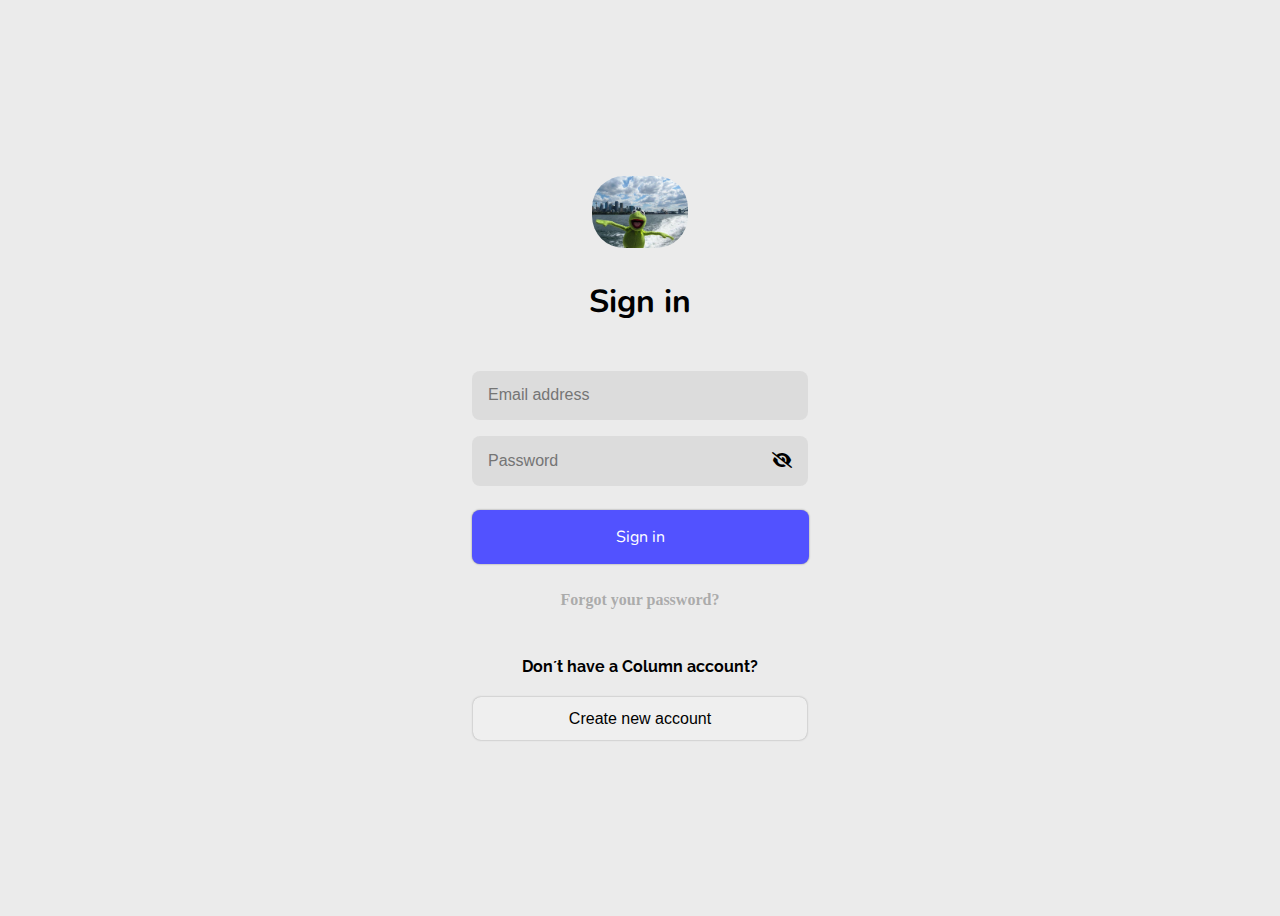
==== Projeto 2/index.html @ ea802148 "AAA" ====
<!DOCTYPE html>
<html lang="en">
<head>
    <meta charset="UTF-8">
    <meta http-equiv="X-UA-Compatible" content="IE=edge">
    <meta name="viewport" content="width=device-width, initial-scale=1.0">
    <title>Projeto 2 - Tela de Login </title>
    <link rel="stylesheet" href="./assets/style.css">
    <link rel="stylesheet" href="https://cdnjs.cloudflare.com/ajax/libs/font-awesome/6.1.1/css/all.min.css">
    
    <style>
      @import url('https://fonts.googleapis.com/css2?family=Armata&family=Nunito:wght@600&family=Raleway:wght@200&display=swap');
      </style>
</head>
<body>
    <div  id="modal" class="form-box">
        <img src="./assets/kermit 2.jpg" alt="">
        <h3>Sign in</h3>

        <form action="" class="login-form">
        <div class="form-group">
          <input type="email" name="" id="username" class="form-control" placeholder="Email address" required aria-describedby="helpId">
            </div>
            <!-- Senha//// email-->
            <div class="input">
              <input type="password" class="form-control" name="" id="input" placeholder="Password" required>
              <span class="eye" onclick="funcaoAparece()">
                <i  id="hide1" class="fa-solid fa-eye"></i>
                <i id="hide2" class="fa-solid fa-eye-slash"></i>
              </span>
            </div>
            <button  class="entrar" type="submit" id="entrar"> Sign in</button>
            <h5>Forgot your password?</h5>

            <div class="criar-conta">
                <h4>Don´t have a Column account?</h4>
                <button class="senha" type="submit">Create new account</button>
            </div>
          </form>
        
    </div>


<script src="./assets/js.js"></script>
    
</body>
</html>
---- Projeto 2/assets/style.css ----
body {
	background: rgb(235, 235, 235);	
    display: flex;
    align-items: center;
    display: flex;
    justify-content: center;
    min-height: 100vh;

}
#hide1{
    display: none;
}


form{
    justify-content: center;
    align-items: center;
    display: flex;
    flex-direction: column;
}
.form-box {
    position: absolute;
    display: flex;
    flex-direction: column ;
    justify-content: center;
    align-items: center;
    width: 50%;
    height: 80%;
}
img{
    width: 6rem;
    border-radius: 2rem;
}

h3{
    font-size: 2rem;
    font-family: 'Nunito', sans-serif;
}
h4{
    color: black;
}
h5{
    font-size: 1rem;
    color:rgba(128, 128, 128, 0.603);
    cursor: pointer;
}

.form-group{
    padding: 1rem;
}
.eye{
    position: absolute;
    padding-right: 1rem;
}

.form-control{
    padding: 0.5rem;
    border-radius: 0.5rem;
    border: 1px;
    border-style: 1px solid blue;
    background-color: rgba(129, 129, 129, 0.137);
    width: 19rem;
    height: 1.5rem;
    padding: 0.8rem 1rem 0.8rem;
}

:placeholder-shown{
    color: rgb(0, 0, 0);
    font-size: 1rem;
}
.input{
    border-radius: 0.5rem;
    justify-content: right;
    align-items: center;
    display: flex;
}
.entrar{
    background-color:  rgb(82, 82, 255);
    color: white;
    box-shadow: 0px 0px 2px 0px gray;
    margin-top: 1.5rem;
    border: 1px;
    padding: 1rem 9rem;
    border-radius: 0.5rem;
    cursor: pointer;
    font-size: 1rem;
    font-family: 'Nunito', sans-serif;
}

.criar-conta{
    display: flex;
    align-items: center;
    flex-direction: column;
    justify-content: center;
    font-family: 'Raleway', sans-serif;
    box-shadow: 10px #eee;
}

.senha{justify-content: center;
    font-size: 1rem;
    border: 1px;
    box-shadow: 0px 0px 2px 0px rgba(153, 153, 153, 0.993);
    padding: 0.8rem 6rem;
    border-radius: 0.5rem;
    cursor: pointer;
}


.loader{
    animation: is-rotating 1.2s infinite;
    width: 50px;
    height: 50px;
    display: none;
    border: 6px solid #e5e5e5;
    border-top-color: #51d4db;
    border-radius: 10rem;
    transition: scale(2);
}

@keyframes is-rotating {
    to {
        transform: rotate(1turn);
    }
}
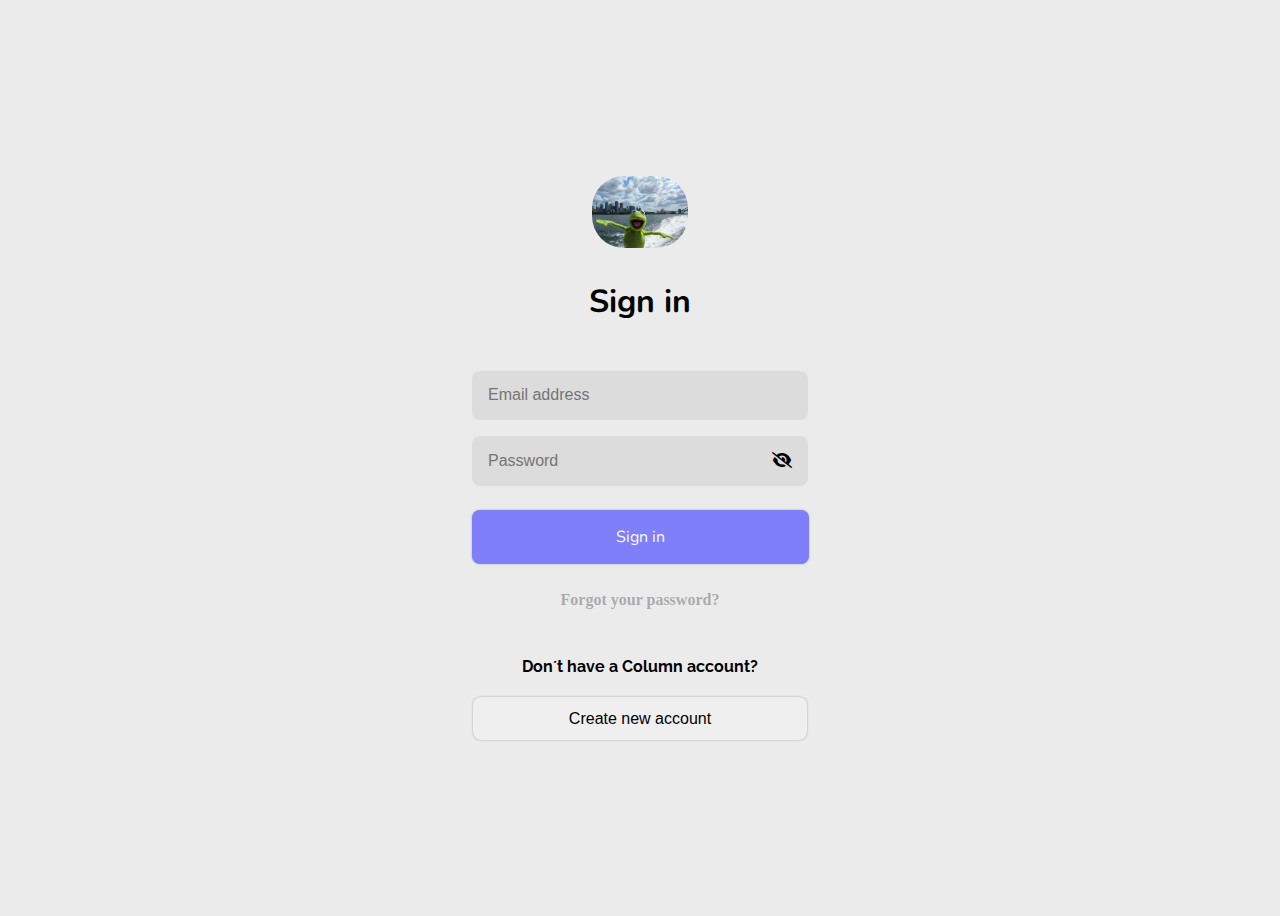
==== commit a8a197ec: "aaa" ====
--- a/Projeto 2/index.html
+++ b/Projeto 2/index.html
@@ -19,18 +19,18 @@
 
         <form action="" class="login-form">
         <div class="form-group">
-          <input type="email" name="" id="username" class="form-control" placeholder="Email address" required aria-describedby="helpId">
+          <input type="email" name="email" id="email" class="form-control" onchange="validateFields()" placeholder="Email address">
             </div>
             <!-- Senha//// email-->
             <div class="input">
-              <input type="password" class="form-control" name="" id="input" placeholder="Password" required>
+              <input type="password" class="form-control" name="password" id="password" onchange="validateFields()" placeholder="Password">
               <span class="eye" onclick="funcaoAparece()">
                 <i  id="hide1" class="fa-solid fa-eye"></i>
                 <i id="hide2" class="fa-solid fa-eye-slash"></i>
               </span>
             </div>
-            <button  class="entrar" type="submit" id="entrar"> Sign in</button>
-            <h5>Forgot your password?</h5>
+            <button  class="entrar" type="submit" id="login-button" disabled="true"> Sign in</button>
+            <h5 id="recover-password-button">Forgot your password?</h5>
 
             <div class="criar-conta">
                 <h4>Don´t have a Column account?</h4>
@@ -39,8 +39,6 @@
           </form>
         
     </div>
-
-
 <script src="./assets/js.js"></script>
     
 </body>
--- a/Projeto 2/assets/style.css
+++ b/Projeto 2/assets/style.css
@@ -8,6 +8,14 @@
     min-height: 100vh;
 
 }
+
+button[disabled] {
+    opacity: 0.7;
+}
+button[disabled]:hover {
+    cursor: not-allowed;
+}
+
 #hide1{
     display: none;
 }
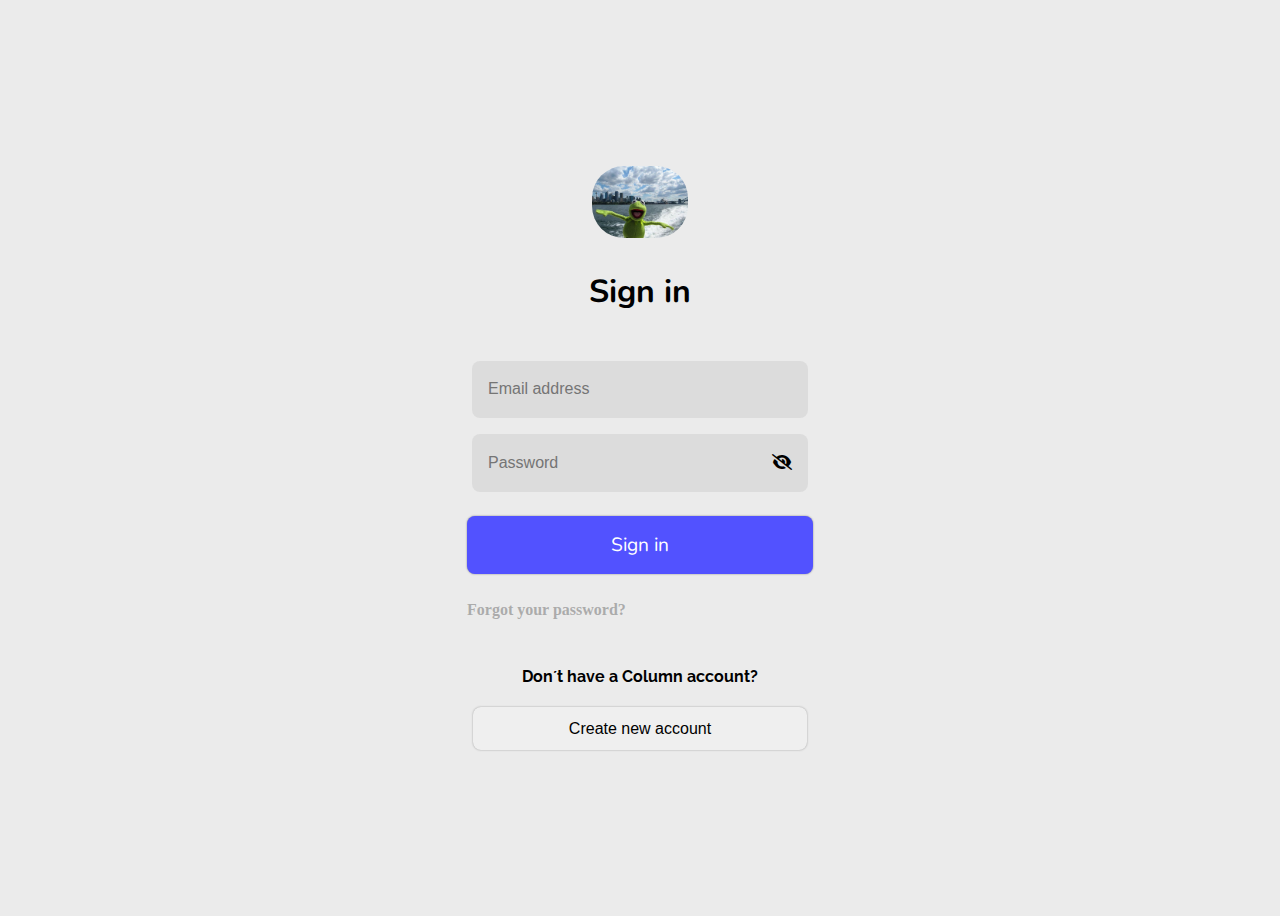
==== commit 81cbe8e5: "Tela-De-Login" ====
--- a/Projeto 2/index.html
+++ b/Projeto 2/index.html
@@ -5,8 +5,9 @@
     <meta http-equiv="X-UA-Compatible" content="IE=edge">
     <meta name="viewport" content="width=device-width, initial-scale=1.0">
     <title>Projeto 2 - Tela de Login </title>
-    <link rel="stylesheet" href="./assets/style.css">
+    <link rel="stylesheet" href="./assets/main.css/style.css">
     <link rel="stylesheet" href="https://cdnjs.cloudflare.com/ajax/libs/font-awesome/6.1.1/css/all.min.css">
+    <script src="./assets/javascript/inicio.js"></script>
     
     <style>
       @import url('https://fonts.googleapis.com/css2?family=Armata&family=Nunito:wght@600&family=Raleway:wght@200&display=swap');
@@ -14,24 +15,25 @@
 </head>
 <body>
     <div  id="modal" class="form-box">
-        <img src="./assets/kermit 2.jpg" alt="">
+        <img src="./assets/img/kermit 2.jpg" alt="">
         <h3>Sign in</h3>
 
         <form action="" class="login-form">
         <div class="form-group">
-          <input type="email" name="email" id="email" class="form-control" onchange="validateFields()" placeholder="Email address">
+          <input type="email" name="email" id="email" class="form-control" placeholder="Email address">
             </div>
             <!-- Senha//// email-->
             <div class="input">
-              <input type="password" class="form-control" name="password" id="password" onchange="validateFields()" placeholder="Password">
+              <input type="password" class="form-control" name="password" id="password"  placeholder="Password">
               <span class="eye" onclick="funcaoAparece()">
                 <i  id="hide1" class="fa-solid fa-eye"></i>
                 <i id="hide2" class="fa-solid fa-eye-slash"></i>
               </span>
             </div>
-            <button  class="entrar" type="submit" id="login-button" disabled="true"> Sign in</button>
+            <div>
+            <button  class="entrar" type="submit" id="loginbutton">Sign in</button>
             <h5 id="recover-password-button">Forgot your password?</h5>
-
+          </div>
             <div class="criar-conta">
                 <h4>Don´t have a Column account?</h4>
                 <button class="senha" type="submit">Create new account</button>
@@ -39,7 +41,7 @@
           </form>
         
     </div>
-<script src="./assets/js.js"></script>
+<script src="./assets/javascript/fim.js"></script>
     
 </body>
 </html>
--- a/Projeto 2/assets/main.css/style.css
+++ b/Projeto 2/assets/main.css/style.css
@@ -0,0 +1,144 @@
+body {
+    background: rgb(235, 235, 235);
+    display: flex;
+    align-items: center;
+    display: flex;
+    justify-content: center;
+    min-height: 100vh;
+
+}
+
+/*button[disabled] {
+    opacity: 0.7;
+}
+button[disabled]:hover {
+    cursor: not-allowed;
+}
+*/
+#hide1 {
+    display: none;
+}
+
+
+form {
+    justify-content: center;
+    align-items: center;
+    display: flex;
+    flex-direction: column;
+}
+
+.form-box {
+    position: absolute;
+    display: flex;
+    flex-direction: column;
+    justify-content: center;
+    align-items: center;
+    width: 50%;
+    height: 80%;
+}
+
+img {
+    width: 6rem;
+    border-radius: 2rem;
+}
+
+h3 {
+    font-size: 2rem;
+    font-family: 'Nunito', sans-serif;
+}
+
+h4 {
+    color: black;
+}
+
+h5 {
+    font-size: 1rem;
+    color: rgba(128, 128, 128, 0.603);
+    cursor: pointer;
+}
+
+.form-group {
+    padding: 1rem;
+}
+
+.eye {
+    position: absolute;
+    padding-right: 1rem;
+}
+
+.form-control {
+    padding: 0.5rem;
+    border-radius: 0.5rem;
+    border: 1px;
+    border-style: 1px solid blue;
+    background-color: rgba(129, 129, 129, 0.137);
+    width: 19rem;
+    height: 2rem;
+    padding: 0.8rem 1rem 0.8rem;
+}
+
+:placeholder-shown {
+    color: rgb(0, 0, 0);
+    font-size: 1rem;
+}
+
+.input {
+    border-radius: 0.5rem;
+    justify-content: right;
+    align-items: center;
+    display: flex;
+}
+
+.entrar {
+    background-color: rgb(82, 82, 255);
+    color: white;
+    box-shadow: 0px 0px 2px 0px gray;
+    margin-top: 1.5rem;
+    border: 1px;
+    padding: 1rem 9rem;
+    border-radius: 0.5rem;
+    cursor: pointer;
+    font-size: 1.2rem;
+    font-family: 'Nunito', sans-serif;
+}
+
+.criar-conta {
+    display: flex;
+    align-items: center;
+    flex-direction: column;
+    justify-content: center;
+    font-family: 'Raleway', sans-serif;
+    box-shadow: 10px #eee;
+}
+
+.senha {
+    justify-content: center;
+    font-size: 1rem;
+    border: 1px;
+    box-shadow: 0px 0px 2px 0px rgba(153, 153, 153, 0.993);
+    padding: 0.8rem 6rem;
+    border-radius: 0.5rem;
+    cursor: pointer;
+}
+
+
+.loader {
+    animation: is-rotating 1.2s infinite;
+    width: 40px;
+    height: 40px;
+    border: 6px solid #e5e5e5;
+    border-top-color: #51d4db;
+    border-radius: 10rem;
+    transition: scale(2);
+    
+}
+
+@keyframes is-rotating {
+
+    to {
+        top: 200px;
+        transform: rotate(1turn)
+    }
+
+
+}